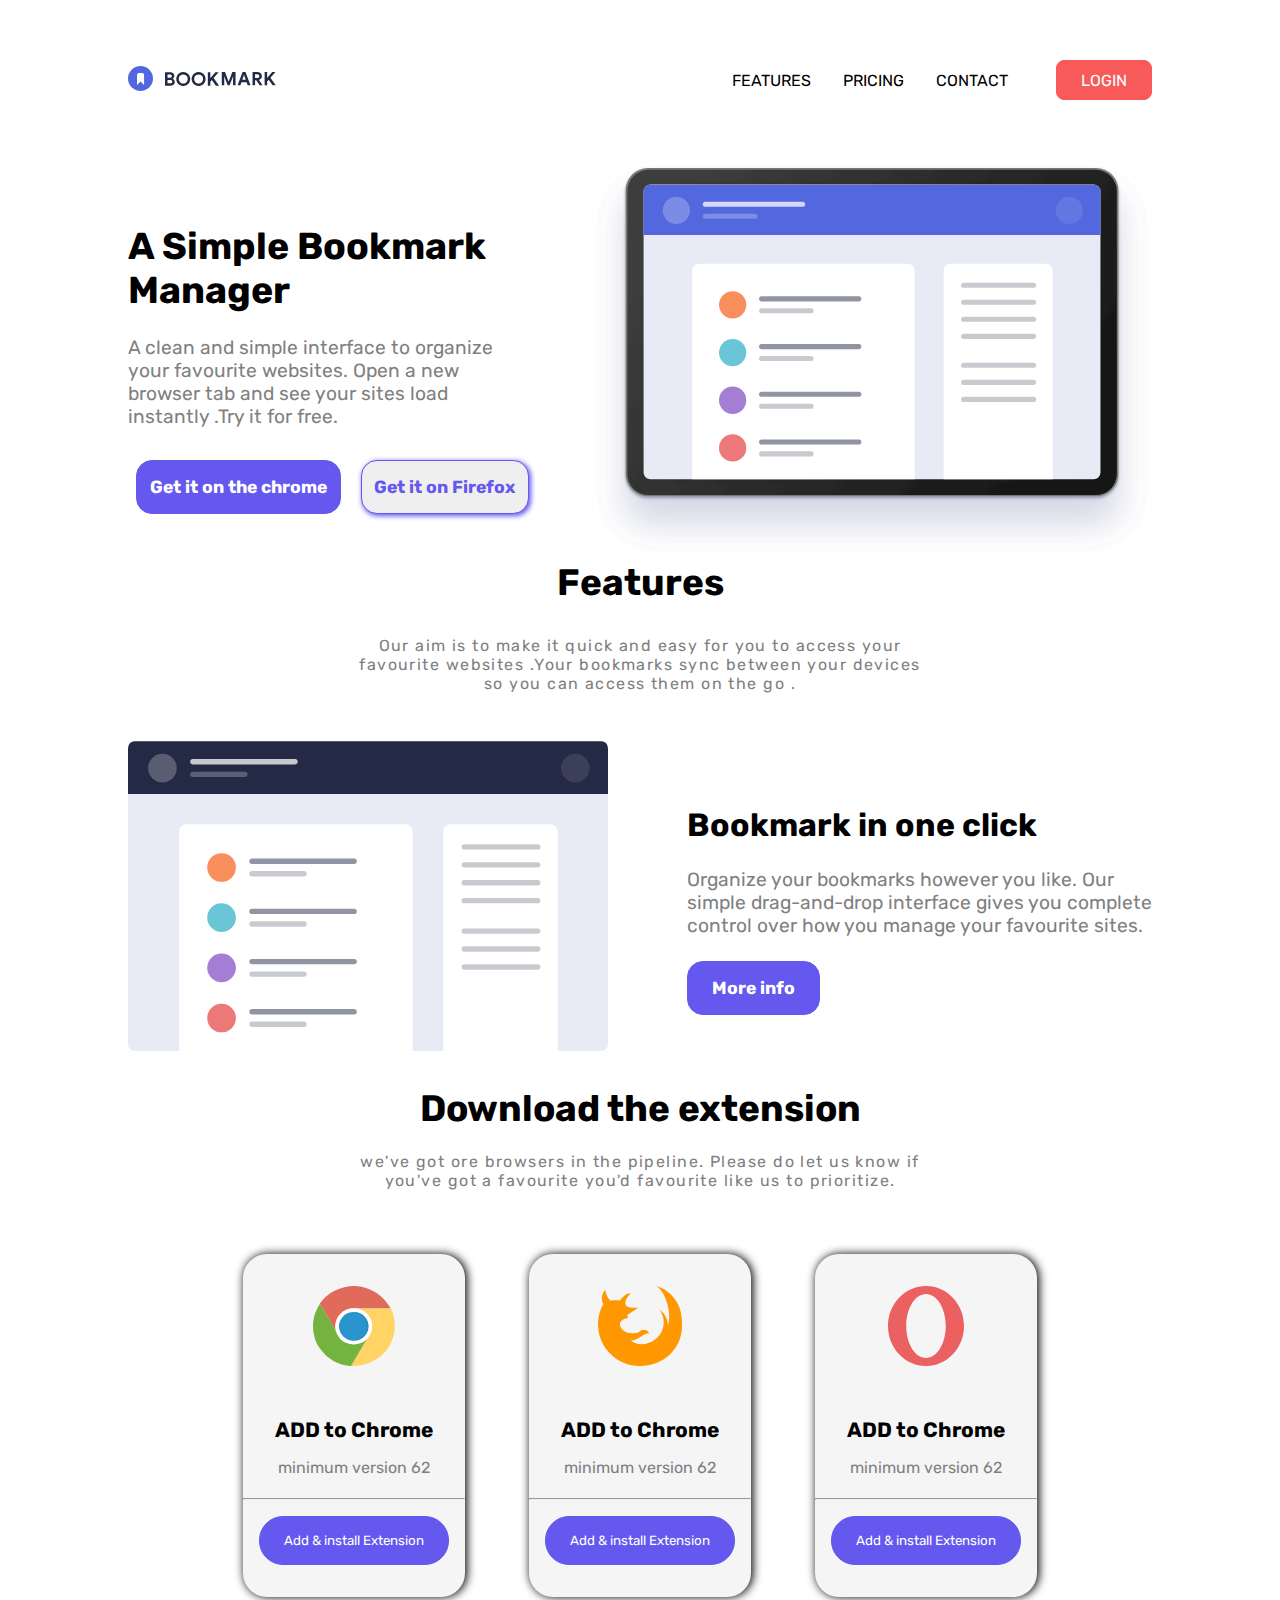
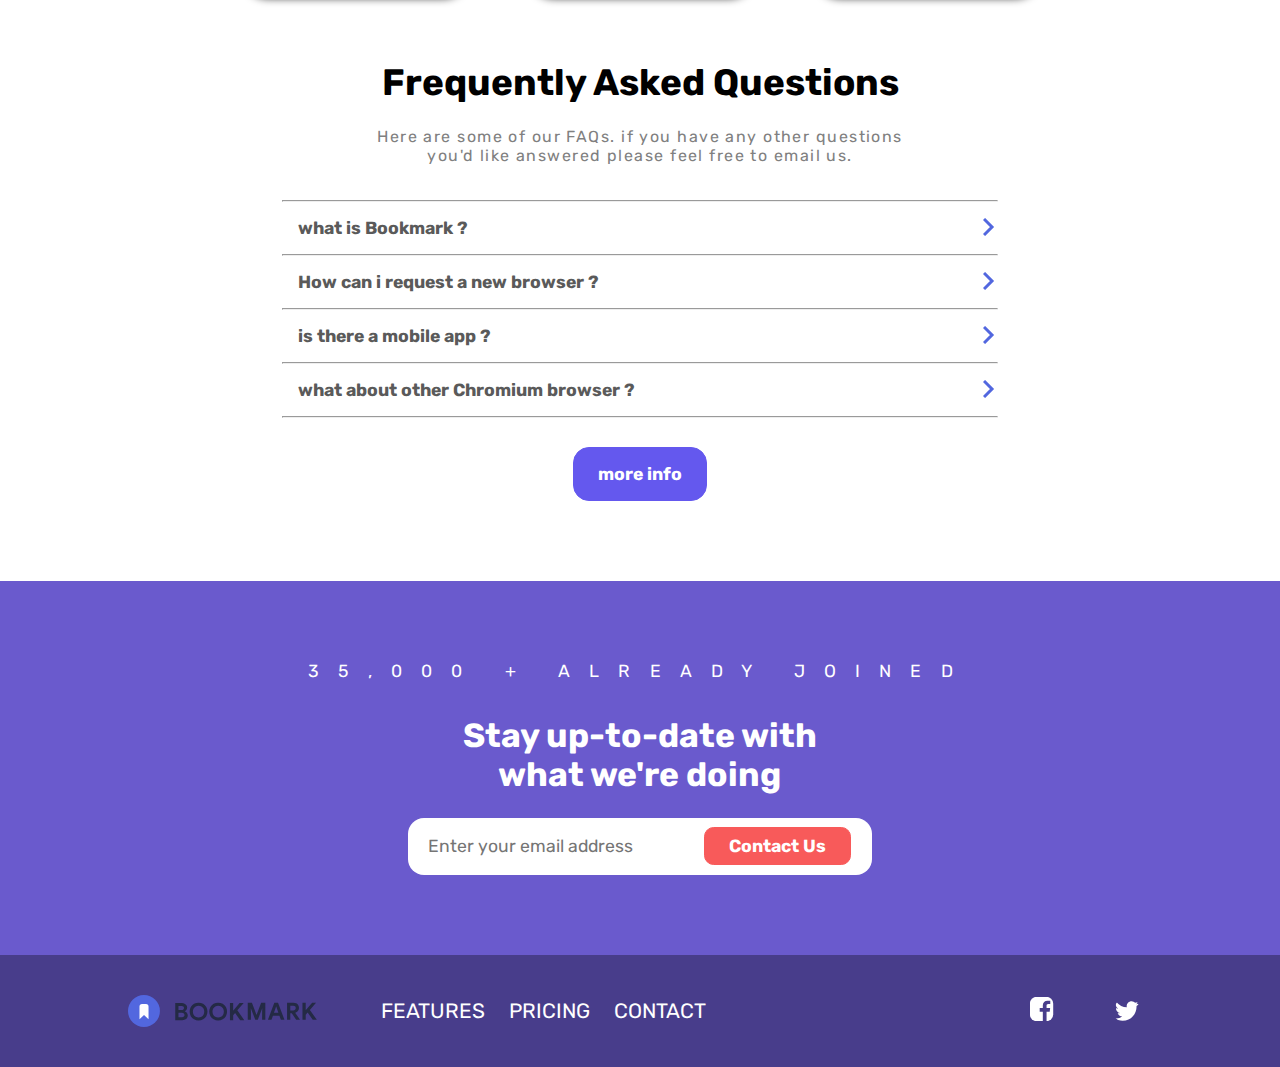
==== home.html @ b1179199 "first commit" ====
<!DOCTYPE html>
<html lang="en">

<head>
    <meta charset="UTF-8">
    <meta http-equiv="X-UA-Compatible" content="IE=edge">
    <meta name="viewport" content="width=device-width, initial-scale=1.0">
    <link rel="stylesheet" href="style.css">
    <link rel="stylesheet" href="https://cdnjs.cloudflare.com/ajax/libs/font-awesome/6.0.0-beta3/css/all.min.css" integrity="sha512-Fo3rlrZj/k7ujTnHg4CGR2D7kSs0v4LLanw2qksYuRlEzO+tcaEPQogQ0KaoGN26/zrn20ImR1DfuLWnOo7aBA==" crossorigin="anonymous" referrerpolicy="no-referrer" />
    <link rel="shortcut icon" href="./images/favicon-32x32.png" type="image/x-icon">
    <title>BOOKMARK</title>
</head>

<body>
    <!-- header content  -->
<div class="for_width">

    <header>
        <div class="header_logo">
            <img src="./images/logo-bookmark.svg" alt="">
        </div>
        <button class="hamburger" id="hamburger">
            <!-- <img src="./images/icon-hamburger.svg" alt=""> -->
            <i class="fas fa-bars"></i>
        </button>
        <div class="header_right">
            <li><a href="#">FEATURES</a></li>
            <li><a href="#">PRICING</a></li>
            <li><a href="#">CONTACT</a></li>
            <li><button class="header_right_btn">LOGIN</button></li>
        </div>
    </header>
    
    <!-- Main content  -->
    
    <Main class="main">
        <div class="main_left">
            <div class="main_left_heading">
                <h3>A Simple Bookmark Manager</h3>
            </div>
            <div class="main_left_content">
                <p>A clean and simple interface to organize <br> your favourite websites. Open a new <br> browser tab and see your
                    sites load <br> instantly .Try it for free.</p>
                </div>
                <div class="main_left_buttons">
                    <button class="main_left_btn btn-1">Get it on the chrome</button>
                    <button class="main_left_btn btn-2">Get it on Firefox</button>
                </div>
            </div>
            <div class="main_right">
                <div class="main_right_image">
                <img src="./images/illustration-hero.svg" alt="">
            </div>
        </div>
    </Main>
    <!-- Features -->
    <div class="features">
        <div class="feature_header">
            <h3>Features</h3>
            <p>Our aim is to make it quick and easy for you to access your <br> favourite websites .Your bookmarks sync
                between your devices <br> so you can access them on the go .</p>
        </div>
        <div class="feature_container">
            <div class="feature_left_image">
                <img src="./images/feature_left_img.svg" alt="">
            </div>
            <div class="feature_right">
                <div class="feature_right_header">
                    <h4>Bookmark in one click</h4>
                </div>
                <div class="feature_right_content">
                    <p>Organize your bookmarks however you like. Our <br> simple drag-and-drop interface gives you
                        complete <br> control over how you manage your favourite sites.</p>
                </div>
                <div class="feature_right_button">
                    <button class="feature_btn btn-1"> More info</button>
                </div>
            </div>
        </div>
    </div>
    
    <!-- Download extention     -->
    
    <div class="extensions">
        <div class="extension_heading">
            <h3>Download the extension</h3>
            <p>we've got ore browsers in the pipeline. Please do let us know if <br> you've got a favourite you'd
                favourite like us to prioritize. </p>
            </div>
            <div class="extension_container">
                <div class="extension_cards">
                    <img class="extension_cards_logo" src="./images/logo-chrome.svg" alt="">
                    <h5>ADD to Chrome</h5>
                    <p>minimum version 62</p>
                    <hr>
                    <button class="extension_btn btn-1">Add & install Extension</button>
            </div>
            <div class="extension_cards">
                <img class="extension_cards_logo" src="./images/logo-firefox.svg" alt="">
                <h5>ADD to Chrome</h5>
                <p>minimum version 62</p>
                <hr>
                <button class="extension_btn btn-1">Add & install Extension</button>
            </div>
            <div class="extension_cards">
                <img class="extension_cards_logo" src="./images/logo-opera.svg" alt="">
                <h5>ADD to Chrome</h5>
                <p>minimum version 62</p>
                <hr>
                <button class=" extension_btn btn-1">Add & install Extension</button>
            </div>
        </div>
    </div>
    
    <!-- frequently Asked Question -->
    
    <div class="questions">
        <div class="question_heading">
            <h3>Frequently Asked Questions</h3>
            <p>Here are some of our FAQs. if you have any other questions <br> you'd like answered please feel free to
                email us.</p>
            </div>
        <div class="questions_content">
            <hr>
            <div class="question_line">
                <div>
                    <h4>what is Bookmark ?</h4>
                </div>
                <div>
                    <img class="question_arrow" src="./images/icon-arrow.svg" alt="">
                </div>
            </div>
            <hr>
            <div class="question_line">
                <div>
                    <h4>How can i request a new browser ?</h4>
                </div>
                <div>
                    <img class="question_arrow" src="./images/icon-arrow.svg" alt="">
                </div>
            </div>
            <hr>
            <div class="question_line">
                <div>
                    <h4>is there a mobile app ?</h4>
                </div>
                <div>
                    <img class="question_arrow" src="./images/icon-arrow.svg" alt="">
                </div>
            </div>
            <hr>
            <div class="question_line">
                <div>
                    <h4>what about other Chromium browser ?</h4>
                </div>
                <div>
                    <img class="question_arrow" src="./images/icon-arrow.svg" alt="">
                </div>
            </div>
            <hr>
            
        </div>
        <div class="question_button">
            
            <button class="question_btn btn-1"> more info</button>
        </div>
    </div>
</div>

    <!-- Footer  -->

    <footer>
        <div class="footer">
            <div class="fotter_content">
                <div>
                    <p>35,000 + ALREADY JOINED</p>
                </div>
                <div>
                    <h3>Stay up-to-date with <br> what we're doing</h3>
                </div>
                <div class="footer_input">
                    <input type="text" placeholder="Enter your email address">
                    <button> Contact Us</button>
                </div>
            </div>
        </div>
    </footer>
    <main class="footer_bottom_header">
        <div class="footer_bottom_header_left">
            <img src="./images/logo-bookmark.svg" alt="">
            <li><a href="#">FEATURES</a></li>
            <li><a href="#">PRICING</a></li>
            <li><a href="#">CONTACT</a></li>
        </div>
        <div class="footer_bottom_header_icon">
            <img src="./images/icon-facebook.svg" alt="">
            <img src="./images/icon-twitter.svg" alt="">
        </div>
    </main>

    <script src="./script.js"></script>
</body>

</html>
---- style.css ----
@import url("https://fonts.googleapis.com/css2?family=Rubik:wght@400;500&display=swap");

* {
  margin: 0;
  padding: 0;
  box-sizing: border-box;
  font-family: "Rubik", sans-serif;
}
html {
  font-size: 100%;
}
.for_width {
  width: 80%;
  margin: auto;
}
header {
  height: 10rem;
  /* border: 1rem solid red; */
  display: flex;
  justify-content: space-between;
  align-items: center;
}
.header_right {
  display: flex;
  flex-wrap: wrap;
  align-items: center;
}
.hamburger {
  background-color: transparent;
  border: none;
  display: none;
  columns: black;
  cursor: pointer;
  font-size: 20px;
  outline: none;
}
.header_right li {
  list-style: none;
}
.header_right li a {
  text-decoration: none;
  color: black;
  margin: 0 1rem;
  font-size: 1rem;
  transition: all 0.3s ease;
}
.header_right li a:hover {
  color: #f85a5a;
}
.header_right_btn {
  padding: 0.6rem 1.5rem;
  border-radius: 0.5rem;
  outline: none;
  border: 1px solid #f85a5a;
  background-color: #f85a5a;
  font-size: 1rem;
  color: white;
  cursor: pointer;
  font-size: 1rem;
  margin-left: 2rem;
  transition: all 0.3s ease-in-out;
}
.header_right_btn:hover {
  border: 1px solid #f85a5a;
  color: #f85a5a;
  background-color: transparent;
}

/* main styling  */

.main {
  display: flex;
  align-items: center;
  justify-content: space-between;
}
.main_left_heading {
  font-size: 2rem;
  margin: 1.5rem 0;
}
.main_left_content {
  color: gray;
  font-size: 1.2rem;
  margin-bottom: 1.5rem;
}
.main_left_btn {
  padding: 1rem 0.8rem;
  border-radius: 1rem;
  font-weight: 700;
  font-size: 1.1rem;
  margin: 0.5rem;
}
.btn-1 {
  border: 0.1rem solid #6458ee;
  background-color: #6458ee;
  color: white;
  cursor: pointer;
  transition: all ease 0.3s;
}
.btn-1:hover {
  background-color: transparent;
  border: 0.1rem solid #6458ee;
  color: #6458ee;
}
.btn-2 {
  border: 0.1rem solid #6458ee;
  cursor: pointer;
  transition: all ease 0.3s;
  box-shadow: 0.1rem 0.1rem 0.3rem;
  color: #6458ee;
}
.btn-2:hover {
  background-color: #6458ee;
  color: white;
}
.main_right_image img {
  max-width: 35rem;
}

/* features */

.feature_header {
  text-align: center;
}
.feature_header h3 {
  font-size: 2.3rem;
  margin-bottom: 2rem;
}
.feature_header p {
  color: gray;
  letter-spacing: 0.09rem;
}
.feature_container {
  margin-top: 3rem;
  display: flex;
  align-items: center;
  justify-content: space-between;
}
.feature_right_header h4 {
  font-size: 2rem;
  margin: 1.5rem 0;
}
.feature_right_content {
  margin-bottom: 1.5rem;
  color: gray;
  font-size: 1.2rem;
}
.feature_btn {
  padding: 1rem 1.5rem;
  border-radius: 1rem;
  font-weight: 700;
  font-size: 1.1rem;
}
.feature_left_image img {
  max-width: 30rem;
}

/* download extension  */
.extension_heading {
  text-align: center;
}
.extension_heading h3 {
  font-size: 2.3rem;
  margin-top: 2rem;
  margin-bottom: 1.4rem;
}
.extension_heading p {
  color: gray;
  letter-spacing: 0.09rem;
}
.extension_container {
  display: flex;
  margin-top: 2rem;
  flex-wrap: wrap;
  justify-content: center;
}
.extension_cards {
  background-color: whitesmoke;
  box-shadow: 0.1rem 0 0.6rem black;
  text-align: center;
  border-radius: 1.5rem;
  margin: 2rem;
  transition: all ease 0.3s;
  cursor: pointer;
  max-width: 35rem;
}
.extension_cards:hover {
  border: 0.1rem solid #6458ee;
  box-shadow: none;
}
.extension_cards img {
  margin: 2rem;
}
.extension_cards img {
  height: 5rem;
}
.extension_cards h5 {
  font-size: 1.3rem;
  margin: 1rem;
  font-weight: 700;
}
.extension_cards p {
  margin-bottom: 1.3rem;
  color: gray;
}
.extension_btn {
  padding: 1rem 1.5rem;
  margin: 1rem;
  margin-bottom: 2rem;
  border-radius: 1.5rem;
}

/* Frequently Asked Questions  */
.question_heading {
  text-align: center;
}
.question_heading h3 {
  font-size: 2.3rem;
  margin-top: 2rem;
  margin-bottom: 1.4rem;
}
.question_heading p {
  color: gray;
  letter-spacing: 0.09rem;
  margin-bottom: 2.2rem;
}
.questions_content {
  width: 70%;
  margin: auto;
}
.question_line {
  display: flex;
  align-items: center;
  justify-content: space-between;
}
.question_arrow {
  cursor: pointer;
  transform: rotate(270deg);
}
.questions_content h4 {
  padding: 1rem;
  font-size: 1.1rem;
  cursor: pointer;
  transition: all 0.3s ease;
  color: rgb(90, 90, 90);
}
.questions_content h4:hover {
  color: #6458ee;
}
.question_btn {
  padding: 1rem 1.5rem;
  border-radius: 1rem;
  font-weight: 700;
  font-size: 1.1rem;
}
.question_button {
  display: flex;
  justify-content: center;
  margin: 1.8rem;
}

/* footer  */

footer {
  background-color: #6a5acd;
  color: white;
  display: flex;
  justify-content: center;
  text-align: center;
  padding: 5rem 2rem;
  margin-top: 5rem;
}
.fotter_content p {
  letter-spacing: 1.2rem;
  margin-bottom: 2.2rem;
  font-size: 1.1rem;
}
.fotter_content h3 {
  font-size: 2.1rem;
  margin-bottom: 1.5rem;
}
.footer_input {
  background-color: white;
  padding: 0.6rem 0.5rem;
  border-radius: 1rem;
  width: 70%;
  margin: auto;
}
.footer_input input {
  border: none;
  outline: none;
  font-size: 1.1rem;
}
.footer_input button {
  padding: 0.5rem 1.5rem;
  border-radius: 0.6rem;
  border: 0.1rem solid #f85a5a;
  background-color: #f85a5a;
  color: white;
  font-weight: 700;
  font-size: 1.1rem;
  cursor: pointer;
  transition: all 0.3s ease;
  margin-left: 2rem;
}
.footer_input button:hover {
  background-color: transparent;
  border: 0.1rem solid #6458ee;
  color: #6458ee;
}

/* footer header  */
.footer_bottom_header {
  display: flex;
  justify-content: space-between;
  align-items: center;
  background-color: #483d8b;
  height: 7rem;
}

.footer_bottom_header_left img {
  margin-right: 2.5rem;
  height: 2rem;
}
.footer_bottom_header_left {
  display: flex;
  align-items: center;
  margin-left: 10%;
}
.footer_bottom_header_left li {
  list-style: none;
}
.footer_bottom_header_left li a {
  text-decoration: none;
  color: white;
  margin-left: 1.5rem;
  font-size: 1.3rem;
  transition: all 0.3s ease-in-out;
}
.footer_bottom_header_left li a:hover {
  color: #f85a5a;
}
.footer_bottom_header_icon {
  margin-right: 10%;
  cursor: pointer;
  transition: all 0.3s ease-in-out;
}
.footer_bottom_header_icon img:hover {
  background-color: #f85a5a;
}
.footer_bottom_header_icon img {
  margin-left: 2rem;
  padding: 0.8rem;
  border-radius: 40%;
  transition: all 0.3s ease-in-out;
}

/* @media queries content  */

@media (max-width: 1024px) {
  html {
    font-size: 62.5%;
  }
}
@media (max-width: 750px) {
  html {
    font-size: 62.5%;
  }
  .hamburger {
    display: block;
    position: absolute;
    right: 0;
    margin-right: 3rem;
  }

  .header_right li.show {
    display: flex;
  }
  .main {
    flex-wrap: wrap-reverse;
    justify-content: center;
  }
  .features {
    margin-top: 2rem;
  }
  .feature_container {
    flex-wrap: wrap;
    justify-content: center;
  }
  .feature_left_image img {
    margin-bottom: 2rem;
  }
  .header_right {
    display: none;
    flex-direction: column;
    width: 100%;
  }
  .footer_bottom_header_left li {
    margin: 5px;
  }
  .footer_bottom_header_left {
    flex-direction: column;
  }
  .footer_bottom_header {
    height: 120px;
  }
}
@media (max-width: 415px) {
  .footer_bottom_header {
    flex-direction: column;
    height: 150px;
  }
  .footer_bottom_header_icon {
    width: 40%;
    margin: auto;
  }
  .footer_bottom_header_left img {
    margin-top: 1rem;
  }
  .footer_input {
    background-color: transparent;
  }
  .footer_input input {
    padding: 7px;
    border-radius: 5px;
    margin-bottom: 8px;
  }
}
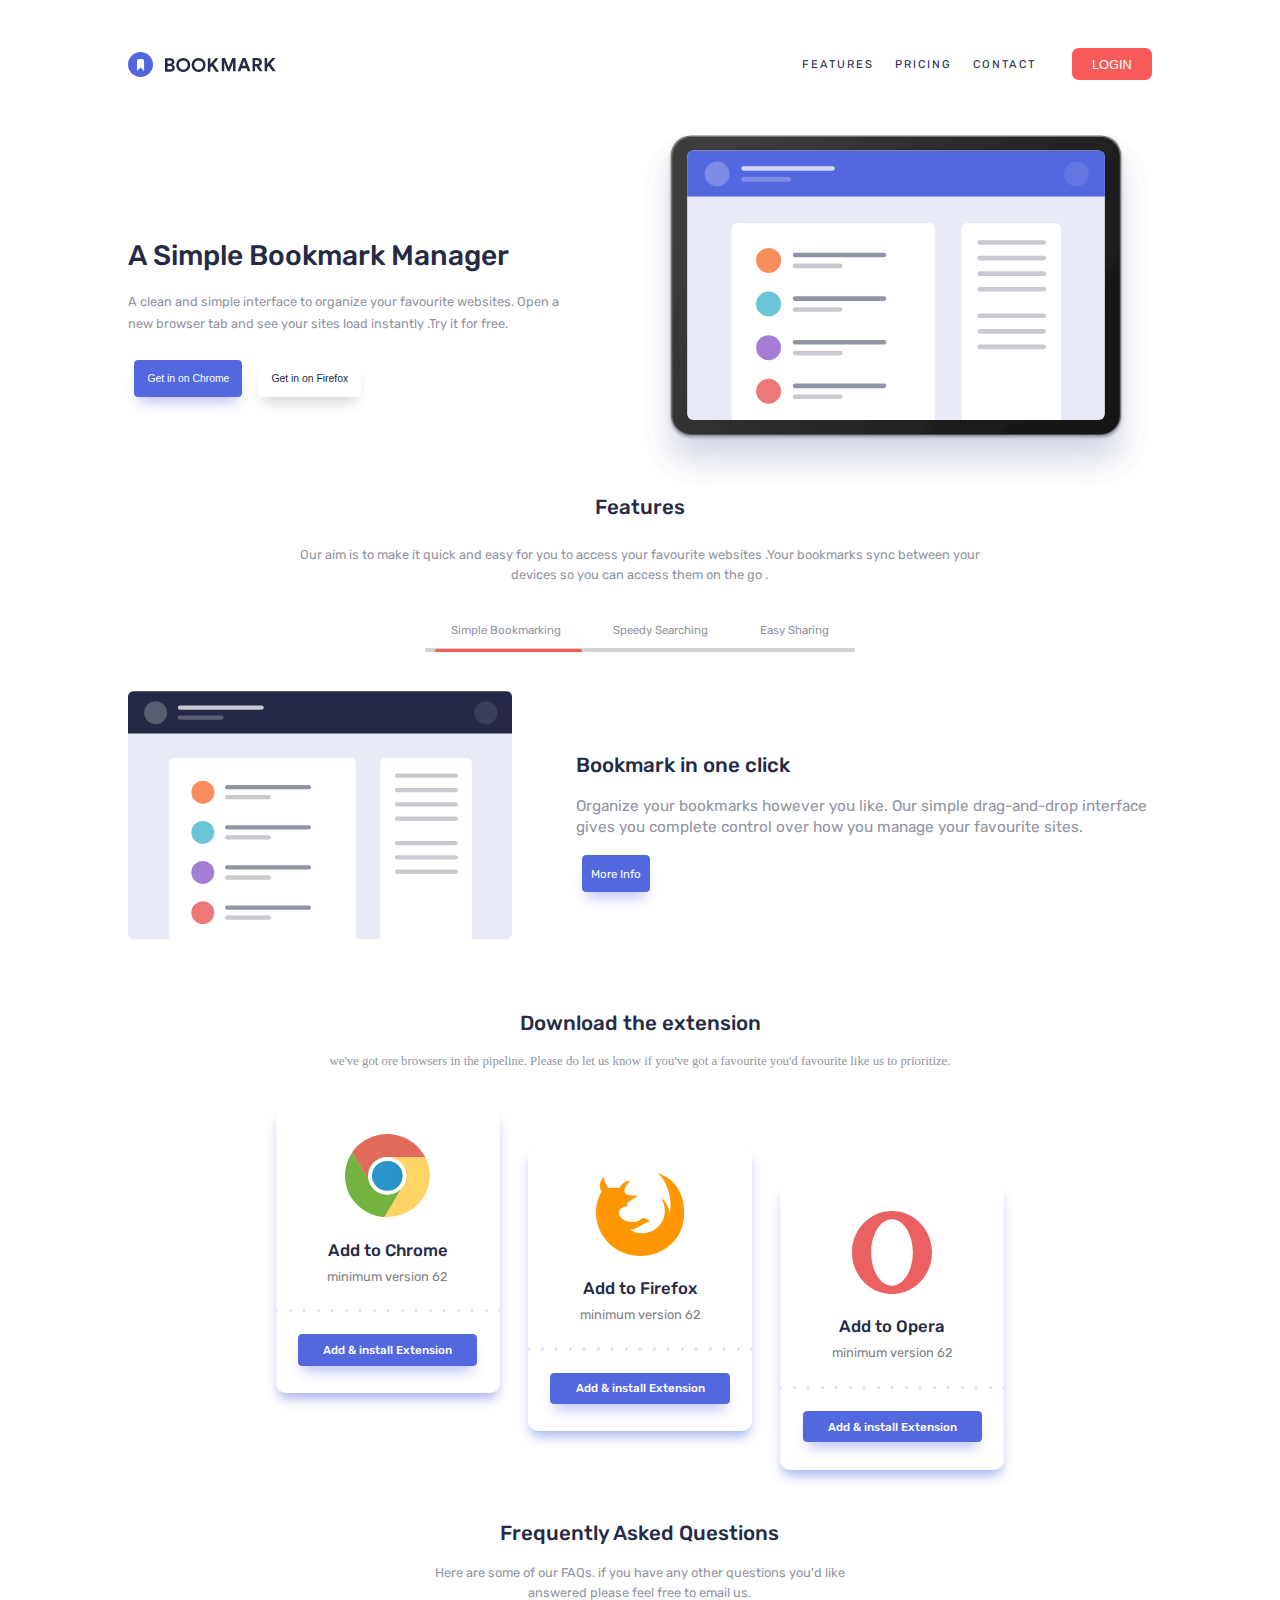
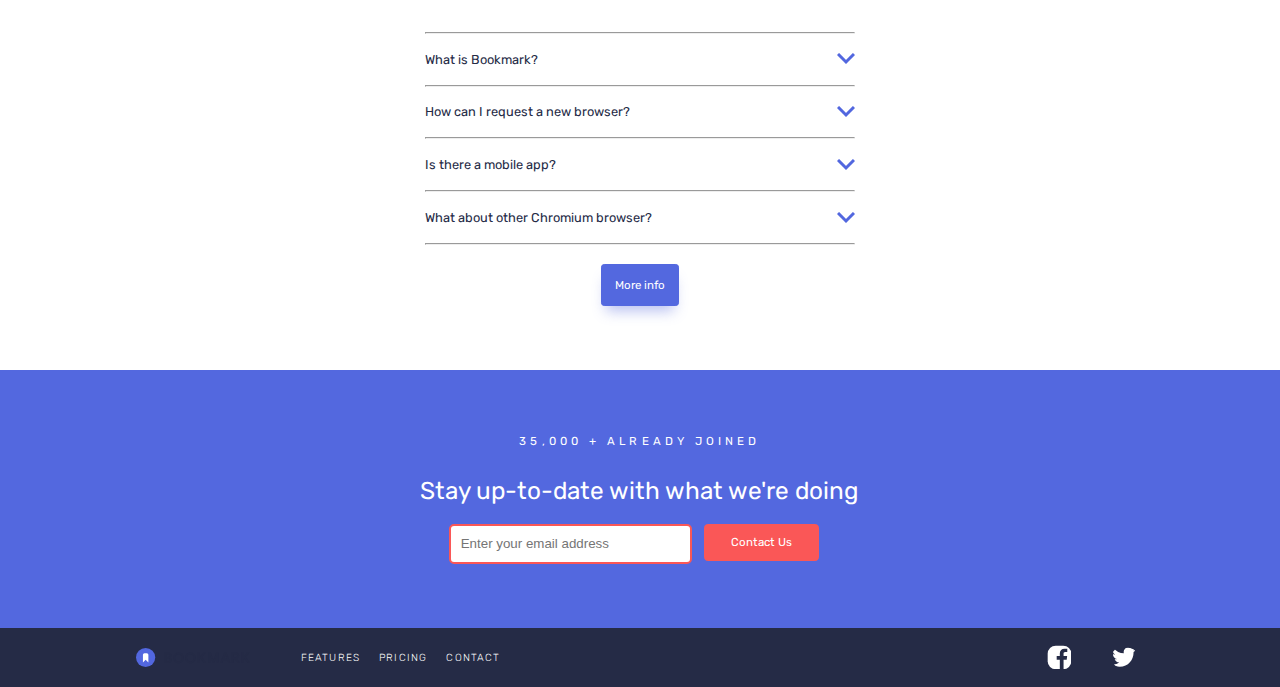
==== commit b5c6a1bc: "updated changes" ====
--- a/home.html
+++ b/home.html
@@ -6,166 +6,239 @@
     <meta http-equiv="X-UA-Compatible" content="IE=edge">
     <meta name="viewport" content="width=device-width, initial-scale=1.0">
     <link rel="stylesheet" href="style.css">
-    <link rel="stylesheet" href="https://cdnjs.cloudflare.com/ajax/libs/font-awesome/6.0.0-beta3/css/all.min.css" integrity="sha512-Fo3rlrZj/k7ujTnHg4CGR2D7kSs0v4LLanw2qksYuRlEzO+tcaEPQogQ0KaoGN26/zrn20ImR1DfuLWnOo7aBA==" crossorigin="anonymous" referrerpolicy="no-referrer" />
+    <link rel="stylesheet" href="https://cdnjs.cloudflare.com/ajax/libs/font-awesome/6.0.0-beta3/css/all.min.css"
+        integrity="sha512-Fo3rlrZj/k7ujTnHg4CGR2D7kSs0v4LLanw2qksYuRlEzO+tcaEPQogQ0KaoGN26/zrn20ImR1DfuLWnOo7aBA=="
+        crossorigin="anonymous" referrerpolicy="no-referrer" />
     <link rel="shortcut icon" href="./images/favicon-32x32.png" type="image/x-icon">
     <title>BOOKMARK</title>
 </head>
 
 <body>
     <!-- header content  -->
-<div class="for_width">
-
-    <header>
-        <div class="header_logo">
+    <div class="for_width">
+
+        <header class="nav">
             <img src="./images/logo-bookmark.svg" alt="">
-        </div>
-        <button class="hamburger" id="hamburger">
-            <!-- <img src="./images/icon-hamburger.svg" alt=""> -->
-            <i class="fas fa-bars"></i>
-        </button>
-        <div class="header_right">
-            <li><a href="#">FEATURES</a></li>
-            <li><a href="#">PRICING</a></li>
-            <li><a href="#">CONTACT</a></li>
-            <li><button class="header_right_btn">LOGIN</button></li>
-        </div>
-    </header>
-    
-    <!-- Main content  -->
-    
-    <Main class="main">
-        <div class="main_left">
-            <div class="main_left_heading">
-                <h3>A Simple Bookmark Manager</h3>
-            </div>
-            <div class="main_left_content">
-                <p>A clean and simple interface to organize <br> your favourite websites. Open a new <br> browser tab and see your
-                    sites load <br> instantly .Try it for free.</p>
+            <button class="hamburger" id="hamburger">
+                <img src="./images/icon-hamburger.svg" alt="">
+            </button>
+            <ul class="header_right" id="header_right">
+                <li><a href="#">FEATURES</a></li>
+                <li><a href="#">PRICING</a></li>
+                <li><a href="#">CONTACT</a></li>
+                <li><button class="header_right_btn">LOGIN</button></li>
+            </ul>
+        </header>
+
+        <!-- Main content  -->
+
+        <Main class="main">
+            <div class="main_left">
+                <div class="main_left_heading">
+                    <h1>A Simple Bookmark Manager</h1>
+                </div>
+                <div class="main_left_content">
+                    <p>A clean and simple interface to organize your favourite websites. Open a new browser tab and see
+                        your
+                        sites load instantly .Try it for free.</p>
                 </div>
                 <div class="main_left_buttons">
-                    <button class="main_left_btn btn-1">Get it on the chrome</button>
-                    <button class="main_left_btn btn-2">Get it on Firefox</button>
+                    <button class="main_left_btn btn-1">Get in on Chrome</button>
+                    <button class="main_left_btn btn-2">Get in on Firefox</button>
                 </div>
             </div>
             <div class="main_right">
                 <div class="main_right_image">
-                <img src="./images/illustration-hero.svg" alt="">
-            </div>
-        </div>
-    </Main>
-    <!-- Features -->
-    <div class="features">
-        <div class="feature_header">
-            <h3>Features</h3>
-            <p>Our aim is to make it quick and easy for you to access your <br> favourite websites .Your bookmarks sync
-                between your devices <br> so you can access them on the go .</p>
-        </div>
-        <div class="feature_container">
-            <div class="feature_left_image">
-                <img src="./images/feature_left_img.svg" alt="">
-            </div>
-            <div class="feature_right">
-                <div class="feature_right_header">
-                    <h4>Bookmark in one click</h4>
-                </div>
-                <div class="feature_right_content">
-                    <p>Organize your bookmarks however you like. Our <br> simple drag-and-drop interface gives you
-                        complete <br> control over how you manage your favourite sites.</p>
-                </div>
-                <div class="feature_right_button">
-                    <button class="feature_btn btn-1"> More info</button>
-                </div>
-            </div>
-        </div>
-    </div>
-    
-    <!-- Download extention     -->
-    
-    <div class="extensions">
-        <div class="extension_heading">
-            <h3>Download the extension</h3>
-            <p>we've got ore browsers in the pipeline. Please do let us know if <br> you've got a favourite you'd
-                favourite like us to prioritize. </p>
+                    <img src="./images/illustration-hero.svg" alt="">
+                </div>
+            </div>
+        </Main>
+        <!-- Features -->
+        <div class="features">
+            <div class="feature_header">
+                <h1>Features</h1>
+                <p>Our aim is to make it quick and easy for you to access your favourite websites .Your bookmarks sync
+                    between your devices so you can access them on the go .</p>
+            </div>
+            <ul class="tabs">
+                <hr>
+                <li>Simple Bookmarking</li>
+                <hr>
+                <li>Speedy Searching</li>
+                <hr>
+
+                <li>Easy Sharing</li>
+                <hr>
+            </ul>
+            <div class="container">
+                <div class=" content ">
+                    <div class="feature_container">
+                        <div class="feature_left_image">
+                            <img src="./images/feature_left_img.svg" alt="">
+                        </div>
+                        <div class="feature_right">
+                            <div class="feature_right_header">
+                                <h4>Bookmark in one click</h4>
+                            </div>
+                            <div class="feature_right_content">
+
+                                <p>Organize your bookmarks however you like. Our simple drag-and-drop interface
+                                    gives you complete control over how you manage your favourite sites.</p>
+                            </div>
+                            <div class="feature_right_button">
+
+                                <button class="feature_btn btn-1">
+                                    More Info
+                                </button>
+                            </div>
+                        </div>
+                    </div>
+                </div>
+            </div>
+            <div class="container">
+                <div class=" content ">
+                    <div class="feature_container">
+                        <div class="feature_left_image">
+                            <img src="./images/illustration-features-tab-2.svg" alt="">
+                        </div>
+                        <div class="feature_right">
+                            <div class="feature_right_header">
+                                <h4>Intelligent search</h4>
+                            </div>
+                            <div class="feature_right_content">
+
+                                <p>Our powerful search feature will help you find saved sites in no time at all. No need to trawl through all of your bookmarks.</p>
+                            </div>
+                            <div class="feature_right_button">
+
+                                <button class="feature_btn btn-1">
+                                    More Info
+                                </button>
+                            </div>
+                        </div>
+                    </div>
+                </div>
+            </div>
+            <div class="container">
+                <div class=" content ">
+                    <div class="feature_container">
+                        <div class="feature_left_image">
+                            <img src="./images/illustration-features-tab-3.svg" alt="">
+                        </div>
+                        <div class="feature_right">
+                            <div class="feature_right_header">
+                                <h4>Share your bookmarks</h4>
+                            </div>
+                            <div class="feature_right_content">
+
+                                <p>Easily share your bookmarks and collections with others. Create a shareable link that you can send at the click of a button.</p>
+                            </div>
+                            <div class="feature_right_button">
+
+                                <button class="feature_btn btn-1">
+                                    More Info
+                                </button>
+                            </div>
+                        </div>
+                    </div>
+                </div>
+            </div>
+        </div>
+
+        <!-- Download extention     -->
+
+        <div class="extensions">
+            <div class="extension_heading">
+                <h3>Download the extension</h3>
+                <p>we've got ore browsers in the pipeline. Please do let us know if you've got a favourite you'd
+                    favourite like us to prioritize. </p>
             </div>
             <div class="extension_container">
                 <div class="extension_cards">
                     <img class="extension_cards_logo" src="./images/logo-chrome.svg" alt="">
-                    <h5>ADD to Chrome</h5>
+                    <h5>Add to Chrome</h5>
                     <p>minimum version 62</p>
+                    <img src="./images//bg-dots.svg" alt="" class="card_line">
+                    <button class="extension_btn btn-1">Add & install Extension</button>
+                </div>
+                <div class="extension_cards card_2">
+                    <img class="extension_cards_logo" src="./images/logo-firefox.svg" alt="">
+                    <h5>Add to Firefox</h5>
+                    <p>minimum version 62</p>
+                    <img src="./images//bg-dots.svg" alt="" class="card_line">
+                    <button class="extension_btn btn-1">Add & install Extension</button>
+                </div>
+                <div class="extension_cards card_3">
+                    <img class="extension_cards_logo" src="./images/logo-opera.svg" alt="">
+                    <h5>Add to Opera</h5>
+                    <p>minimum version 62</p>
+                    <img src="./images//bg-dots.svg" alt="" class="card_line">
+                    <button class=" extension_btn btn-1">Add & install Extension</button>
+                </div>
+            </div>
+        </div>
+
+        <!-- frequently Asked Question -->
+
+        <div class="questions">
+            <div class="question_heading">
+                <h3>Frequently Asked Questions</h3>
+                <p>Here are some of our FAQs. if you have any other questions you'd like answered please feel free
+                    to
+                    email us.</p>
+            </div>
+            <div class="questions_container">
+                <div class="question_box">
                     <hr>
-                    <button class="extension_btn btn-1">Add & install Extension</button>
-            </div>
-            <div class="extension_cards">
-                <img class="extension_cards_logo" src="./images/logo-firefox.svg" alt="">
-                <h5>ADD to Chrome</h5>
-                <p>minimum version 62</p>
-                <hr>
-                <button class="extension_btn btn-1">Add & install Extension</button>
-            </div>
-            <div class="extension_cards">
-                <img class="extension_cards_logo" src="./images/logo-opera.svg" alt="">
-                <h5>ADD to Chrome</h5>
-                <p>minimum version 62</p>
-                <hr>
-                <button class=" extension_btn btn-1">Add & install Extension</button>
+                    <div class="question_line">
+                        <h4>What is Bookmark?</h4>
+                        <img class="question_arrow" id="question_arrow" src="./images/icon-arrow.svg"
+                            alt="">
+                    </div>
+                    <p class="hide">Lorem ipsum dolor sit amet, consectetur adipiscing elit. Fusce tincidunt
+                        justo eget ultricies fringilla. Phasellus blandit ipsum quis quam ornare mattis.</p>
+                </div>
+                <hr>
+                <div class="question_box">
+                    <div class="question_line">
+                        <h4>How can I request a new browser?</h4>
+                        <img class="question_arrow" src="./images/icon-arrow.svg" alt="">
+
+                    </div>
+                    <p class="hide">Vivamus luctus eros aliquet convallis ultricies. Mauris augue massa, ultricies
+                        non ligula.
+                        Suspendisse imperdiet. Vivamus luctus eros aliquet convallis ultricies. Mauris augue massa,
+                        ultricies non ligula. Suspendisse imperdie tVivamus luctus eros aliquet convallis ultricies.
+                        Mauris augue massa, ultricies non ligula. Suspendisse imperdiet.</p>
+                </div>
+                <hr>
+                <div class="question_box">
+                    <div class="question_line">
+                        <h4>Is there a mobile app?</h4>
+                        <img class="question_arrow" src="./images/icon-arrow.svg" alt="">
+                    </div>
+                    <p class="hide">Sed consectetur quam id neque fermentum accumsan. Praesent luctus vestibulum
+                        dolor, ut condimentum
+                        urna vulputate eget. Cras in ligula quis est pharetra mattis sit amet pharetra purus. Sed
+                        sollicitudin ex et ultricies bibendum.</p>
+                </div>
+                <hr>
+                <div class="question_box">
+                    <div class="question_line">
+                        <h4>What about other Chromium browser?</h4>
+                        <img class="question_arrow" src="./images/icon-arrow.svg" alt="">
+                    </div>
+                    <p class="hide">Integer condimentum ipsum id imperdiet finibus. Vivamus in placerat mi, at
+                        euismod dui. Aliquam
+                        vitae neque eget nisl gravida pellentesque non ut velit.</p>
+                </div>
+                <hr>
+                <div class="question_button">
+                    <button class="question_btn btn-1">More info</button>
+                </div>
             </div>
         </div>
     </div>
-    
-    <!-- frequently Asked Question -->
-    
-    <div class="questions">
-        <div class="question_heading">
-            <h3>Frequently Asked Questions</h3>
-            <p>Here are some of our FAQs. if you have any other questions <br> you'd like answered please feel free to
-                email us.</p>
-            </div>
-        <div class="questions_content">
-            <hr>
-            <div class="question_line">
-                <div>
-                    <h4>what is Bookmark ?</h4>
-                </div>
-                <div>
-                    <img class="question_arrow" src="./images/icon-arrow.svg" alt="">
-                </div>
-            </div>
-            <hr>
-            <div class="question_line">
-                <div>
-                    <h4>How can i request a new browser ?</h4>
-                </div>
-                <div>
-                    <img class="question_arrow" src="./images/icon-arrow.svg" alt="">
-                </div>
-            </div>
-            <hr>
-            <div class="question_line">
-                <div>
-                    <h4>is there a mobile app ?</h4>
-                </div>
-                <div>
-                    <img class="question_arrow" src="./images/icon-arrow.svg" alt="">
-                </div>
-            </div>
-            <hr>
-            <div class="question_line">
-                <div>
-                    <h4>what about other Chromium browser ?</h4>
-                </div>
-                <div>
-                    <img class="question_arrow" src="./images/icon-arrow.svg" alt="">
-                </div>
-            </div>
-            <hr>
-            
-        </div>
-        <div class="question_button">
-            
-            <button class="question_btn btn-1"> more info</button>
-        </div>
-    </div>
-</div>
 
     <!-- Footer  -->
 
@@ -176,11 +249,20 @@
                     <p>35,000 + ALREADY JOINED</p>
                 </div>
                 <div>
-                    <h3>Stay up-to-date with <br> what we're doing</h3>
-                </div>
-                <div class="footer_input">
-                    <input type="text" placeholder="Enter your email address">
-                    <button> Contact Us</button>
+                    <h3>Stay up-to-date with what we're doing</h3>
+                </div>
+                <div class="footer_contact">
+                    <div class="footer_input ">
+                        <input type="text" placeholder="Enter your email address">
+                        <div class="invalid_email hide">
+                            <p>Whoops, make sure it's an email</p>
+                            <img src="./images/icon-error.svg" alt="">
+                        </div>
+                    </div>
+                    <div class="footer_contact_button">
+                        <button>Contact Us</button>
+
+                    </div>
                 </div>
             </div>
         </div>
--- a/style.css
+++ b/style.css
@@ -1,10 +1,9 @@
-@import url("https://fonts.googleapis.com/css2?family=Rubik:wght@400;500&display=swap");
+@import url("https://fonts.googleapis.com/css2?family=Rubik:wght@300;400;500&display=swap");
 
 * {
   margin: 0;
   padding: 0;
   box-sizing: border-box;
-  font-family: "Rubik", sans-serif;
 }
 html {
   font-size: 100%;
@@ -15,23 +14,22 @@
 }
 header {
   height: 10rem;
-  /* border: 1rem solid red; */
   display: flex;
   justify-content: space-between;
   align-items: center;
+  flex-wrap: wrap;
 }
 .header_right {
   display: flex;
-  flex-wrap: wrap;
   align-items: center;
 }
 .hamburger {
   background-color: transparent;
   border: none;
   display: none;
-  columns: black;
-  cursor: pointer;
-  font-size: 20px;
+  columns: #252b46;
+  cursor: pointer;
+  font-size: 25px;
   outline: none;
 }
 .header_right li {
@@ -39,10 +37,12 @@
 }
 .header_right li a {
   text-decoration: none;
-  color: black;
-  margin: 0 1rem;
-  font-size: 1rem;
+  color: #252b46;
+  margin: 0 0.8125rem;
+  font-size: 0.875rem;
   transition: all 0.3s ease;
+  letter-spacing: 2px;
+  font-family: "Rubik", sans-serif;
 }
 .header_right li a:hover {
   color: #f85a5a;
@@ -74,98 +74,180 @@
   justify-content: space-between;
 }
 .main_left_heading {
-  font-size: 2rem;
+  font-size: 1.1rem;
+  color: #252b46;
   margin: 1.5rem 0;
+  font-family: "Rubik", sans-serif;
+}
+.main_left_heading h1 {
+  font-family: "Rubik", sans-serif;
+  line-height: none;
+  font-weight: 500;
 }
 .main_left_content {
-  color: gray;
-  font-size: 1.2rem;
+  font-family: "Rubik", sans-serif;
+  color: #9194a1;
+  font-size: 1rem;
+  line-height: 1.7rem;
   margin-bottom: 1.5rem;
 }
 .main_left_btn {
-  padding: 1rem 0.8rem;
-  border-radius: 1rem;
-  font-weight: 700;
-  font-size: 1.1rem;
+  padding: 0.9375rem;
+  border-radius: 0.3rem;
+  font-weight: 500;
+  font-size: 0.8125rem;
   margin: 0.5rem;
 }
 .btn-1 {
-  border: 0.1rem solid #6458ee;
-  background-color: #6458ee;
+  box-shadow: 0px 10px 14px -5px rgba(80, 99, 220, 0.4);
+  border: 0.1rem solid #5368df;
+  background-color: #5368df;
   color: white;
   cursor: pointer;
   transition: all ease 0.3s;
 }
 .btn-1:hover {
   background-color: transparent;
-  border: 0.1rem solid #6458ee;
-  color: #6458ee;
+  border: 0.1rem solid #5368df;
+  color: #5368df;
 }
 .btn-2 {
-  border: 0.1rem solid #6458ee;
+  border: 0.07rem solid white;
+  background-color: transparent;
   cursor: pointer;
   transition: all ease 0.3s;
-  box-shadow: 0.1rem 0.1rem 0.3rem;
-  color: #6458ee;
+  box-shadow: 0px 10px 14px -5px lightgray;
+  color: #252b46;
 }
 .btn-2:hover {
-  background-color: #6458ee;
-  color: white;
+  border: 0.1rem solid #252b46;
+  color: #252b46;
 }
 .main_right_image img {
-  max-width: 35rem;
+  max-width: 40rem;
+  margin-left: 5rem;
 }
 
 /* features */
-
 .feature_header {
   text-align: center;
-}
-.feature_header h3 {
-  font-size: 2.3rem;
   margin-bottom: 2rem;
 }
+.tabs {
+  width: 42%;
+  list-style: none;
+  display: flex;
+  justify-content: space-around;
+  margin: auto;
+  border-bottom: 4px solid lightgray;
+}
+.tabs hr {
+  display: none;
+}
+.tabs li {
+  font-family: "Rubik", sans-serif;
+  font-size: 0.9rem;
+  font-weight: 400;
+  color: #9194a1;
+  padding: 0.9rem;
+  cursor: pointer;
+  position: relative;
+}
+.tabs li:hover {
+  color: #fa5757;
+}
+.tabs li::after {
+  content: "";
+  position: absolute;
+  bottom: -10%;
+  left: -3%;
+  height: 3px;
+  background-color: #fa5757;
+  border-radius: 30px;
+}
+.tabs li.active::after {
+  width: 110%;
+}
+.container {
+  position: relative;
+}
+.content {
+  position: absolute;
+  top: 0;
+  left: 0;
+  display: none;
+}
+.content.active {
+  display: block;
+}
+.feature_header h1 {
+  font-size: 1.6rem;
+  font-weight: 500;
+  margin-bottom: 2rem;
+  font-family: "Rubik", sans-serif;
+  color: #252b46;
+}
 .feature_header p {
-  color: gray;
-  letter-spacing: 0.09rem;
+  font-family: "Rubik", sans-serif;
+  width: 70%;
+  margin: auto;
+  color: #9194a1;
+  line-height: 1.6rem;
+  font-size: 1rem;
 }
 .feature_container {
   margin-top: 3rem;
   display: flex;
   align-items: center;
   justify-content: space-between;
+  font-family: "Rubik", sans-serif;
+}
+.feature_right {
+  margin-left: 5rem;
 }
 .feature_right_header h4 {
-  font-size: 2rem;
+  font-weight: 500;
+  color: #252b46;
+  font-size: 1.6rem;
   margin: 1.5rem 0;
 }
 .feature_right_content {
-  margin-bottom: 1.5rem;
-  color: gray;
+  margin-bottom: 0.9rem;
+  color: #9194a1;
+  line-height: 1.6rem;
   font-size: 1.2rem;
 }
 .feature_btn {
-  padding: 1rem 1.5rem;
-  border-radius: 1rem;
-  font-weight: 700;
-  font-size: 1.1rem;
+  transition: all 0.3s;
+  padding: 0.8rem 0.6rem;
+  border-radius: 0.3rem;
+  font-weight: 400;
+  font-size: 0.9rem;
+  margin: 0.5rem;
+  font-family: "Rubik", sans-serif;
 }
 .feature_left_image img {
   max-width: 30rem;
 }
 
 /* download extension  */
+.extensions {
+  margin-top: 28rem;
+}
 .extension_heading {
   text-align: center;
 }
 .extension_heading h3 {
-  font-size: 2.3rem;
-  margin-top: 2rem;
-  margin-bottom: 1.4rem;
+  font-size: 1.6rem;
+  font-weight: 500;
+  margin-top: 3rem;
+  margin-bottom: 1.5rem;
+  color: #252b46;
+  font-family: "Rubik", sans-serif;
 }
 .extension_heading p {
-  color: gray;
-  letter-spacing: 0.09rem;
+  color: #9194a1;
+  /* letter-spacing: 0.09rem; */
 }
 .extension_container {
   display: flex;
@@ -174,94 +256,123 @@
   justify-content: center;
 }
 .extension_cards {
-  background-color: whitesmoke;
-  box-shadow: 0.1rem 0 0.6rem black;
+  margin: 1.1rem;
+  width: 17.5rem;
+  box-shadow: 0px 0.63rem 0.9rem -0.3rem rgba(78, 100, 224, 0.5);
   text-align: center;
-  border-radius: 1.5rem;
-  margin: 2rem;
-  transition: all ease 0.3s;
-  cursor: pointer;
-  max-width: 35rem;
-}
-.extension_cards:hover {
-  border: 0.1rem solid #6458ee;
-  box-shadow: none;
-}
-.extension_cards img {
-  margin: 2rem;
-}
-.extension_cards img {
-  height: 5rem;
-}
+  border-radius: 10px;
+  margin-bottom: 2em;
+  height: 22.2rem;
+  font-family: "Rubik", sans-serif;
+}
+.extension_cards_logo {
+  height: 6.5rem;
+  margin-top: 2rem;
+}
+
 .extension_cards h5 {
   font-size: 1.3rem;
-  margin: 1rem;
-  font-weight: 700;
+  color: #252b46;
+  margin-top: 1.5rem;
+  font-weight: 500;
 }
 .extension_cards p {
+  margin-top: 0.7rem;
   margin-bottom: 1.3rem;
   color: gray;
 }
 .extension_btn {
-  padding: 1rem 1.5rem;
-  margin: 1rem;
-  margin-bottom: 2rem;
-  border-radius: 1.5rem;
+  transition: all 0.3s;
+  padding: 0.6rem 1.2rem;
+  border-radius: 0.3rem;
+  font-weight: 500;
+  font-size: 0.9rem;
+  margin-top: 1.5rem;
+  font-family: "Rubik", sans-serif;
+  width: 80%;
+}
+.card_2 {
+  margin-top: 4.1rem;
+}
+.card_3 {
+  margin-top: 7.1rem;
+}
+.card_line {
+  width: 100%;
+  overflow: hidden;
 }
 
 /* Frequently Asked Questions  */
+.questions {
+  width: 42%;
+  margin: auto;
+  font-family: "Rubik", sans-serif;
+}
 .question_heading {
   text-align: center;
 }
 .question_heading h3 {
-  font-size: 2.3rem;
+  font-size: 1.6rem;
+  font-weight: 500;
+  font-family: "Rubik", sans-serif;
+  color: #252b46;
   margin-top: 2rem;
   margin-bottom: 1.4rem;
 }
 .question_heading p {
-  color: gray;
-  letter-spacing: 0.09rem;
+  color: #9194a1;
+  font-size: 1rem;
+  line-height: 1.6rem;
   margin-bottom: 2.2rem;
 }
-.questions_content {
-  width: 70%;
-  margin: auto;
-}
+
 .question_line {
+  cursor: pointer;
+  color: #fa5757;
   display: flex;
   align-items: center;
   justify-content: space-between;
 }
 .question_arrow {
   cursor: pointer;
-  transform: rotate(270deg);
-}
-.questions_content h4 {
-  padding: 1rem;
-  font-size: 1.1rem;
-  cursor: pointer;
-  transition: all 0.3s ease;
-  color: rgb(90, 90, 90);
-}
-.questions_content h4:hover {
-  color: #6458ee;
+}
+.question_box h4 {
+  padding: 1.4rem 0;
+  font-weight: 400;
+  color: #252b46;
+}
+.question_box p {
+  color: #9194a1;
+  padding-bottom: 1.5rem;
+}
+.question_line h4:hover {
+  color: #fa5757;
+  cursor: pointer;
 }
 .question_btn {
-  padding: 1rem 1.5rem;
-  border-radius: 1rem;
-  font-weight: 700;
-  font-size: 1.1rem;
+  transition: all 0.3s;
+  border-radius: 0.25rem;
+  padding: 1rem 1rem;
+  font-weight: 400;
+  font-size: 0.9rem;
+  margin-top: 1.5rem;
+  font-family: "Rubik", sans-serif;
 }
 .question_button {
   display: flex;
   justify-content: center;
   margin: 1.8rem;
+  margin: auto;
+}
+.rotate {
+  transform: rotate(180deg);
 }
 
 /* footer  */
 
 footer {
-  background-color: #6a5acd;
+  font-family: "Rubik", sans-serif;
+  background-color: #5368df;
   color: white;
   display: flex;
   justify-content: center;
@@ -269,43 +380,71 @@
   padding: 5rem 2rem;
   margin-top: 5rem;
 }
+.footer {
+  width: 40%;
+  margin: auto;
+}
 .fotter_content p {
-  letter-spacing: 1.2rem;
+  letter-spacing: 0.32rem;
+  font-weight: 400;
   margin-bottom: 2.2rem;
-  font-size: 1.1rem;
+  font-size: 0.9rem;
 }
 .fotter_content h3 {
-  font-size: 2.1rem;
+  font-size: 1.9rem;
   margin-bottom: 1.5rem;
-}
-.footer_input {
+  font-weight: 400;
+}
+.footer_input input {
+  padding: 0.8rem;
+  width: 19rem;
+  outline: none;
+  border: 2px solid #fa5757;
+  margin: auto;
+  border-radius: 5px;
+}
+.footer_contact {
+  display: flex;
+  justify-content: center;
+}
+
+.footer_contact_button button {
+  transition: all 0.3s ease-in-out;
+  background-color: #fa5757;
+  color: white;
+  border: 1px solid #fa5757;
+  border-radius: 0.3rem;
+  padding: 0.8rem 2rem;
+  font-weight: 400;
+  font-size: 0.9rem;
+  font-family: "Rubik", sans-serif;
+  cursor: pointer;
+  transition: all 0.3s ease;
+  margin: 0 1rem;
+}
+.footer_contact_button button:hover {
   background-color: white;
-  padding: 0.6rem 0.5rem;
-  border-radius: 1rem;
-  width: 70%;
-  margin: auto;
-}
-.footer_input input {
-  border: none;
-  outline: none;
-  font-size: 1.1rem;
-}
-.footer_input button {
-  padding: 0.5rem 1.5rem;
-  border-radius: 0.6rem;
-  border: 0.1rem solid #f85a5a;
-  background-color: #f85a5a;
-  color: white;
-  font-weight: 700;
-  font-size: 1.1rem;
-  cursor: pointer;
-  transition: all 0.3s ease;
-  margin-left: 2rem;
-}
-.footer_input button:hover {
-  background-color: transparent;
-  border: 0.1rem solid #6458ee;
-  color: #6458ee;
+  border: 0.1rem solid #fa5757;
+  color: #fa5757;
+}
+.invalid_email p {
+  font-size: 0.7rem;
+  letter-spacing: 0;
+  float: left;
+  font-style: italic;
+  width: 100%;
+  background-color: #fa5757;
+  border-radius: 0 0 5px 5px;
+  padding: 10px;
+}
+.invalid_email {
+  display: flex;
+}
+.invalid_email img {
+  position: relative;
+  top: -33px;
+  right: 12px;
+  height: 20px;
 }
 
 /* footer header  */
@@ -313,13 +452,13 @@
   display: flex;
   justify-content: space-between;
   align-items: center;
-  background-color: #483d8b;
-  height: 7rem;
+  background-color: #252b46;
+  padding: 10px;
 }
 
 .footer_bottom_header_left img {
   margin-right: 2.5rem;
-  height: 2rem;
+  height: 1.5rem;
 }
 .footer_bottom_header_left {
   display: flex;
@@ -330,10 +469,13 @@
   list-style: none;
 }
 .footer_bottom_header_left li a {
+  font-family: "Rubik", sans-serif;
   text-decoration: none;
   color: white;
   margin-left: 1.5rem;
-  font-size: 1.3rem;
+  font-size: 0.8rem;
+  letter-spacing: 0.09rem;
+  font-weight: 300;
   transition: all 0.3s ease-in-out;
 }
 .footer_bottom_header_left li a:hover {
@@ -343,85 +485,162 @@
   margin-right: 10%;
   cursor: pointer;
   transition: all 0.3s ease-in-out;
+  display: flex;
+  align-items: center;
 }
 .footer_bottom_header_icon img:hover {
   background-color: #f85a5a;
 }
 .footer_bottom_header_icon img {
   margin-left: 2rem;
-  padding: 0.8rem;
+  padding: 0.6rem;
   border-radius: 40%;
   transition: all 0.3s ease-in-out;
 }
 
 /* @media queries content  */
 
+@media (max-width: 1310px) {
+  html {
+    font-size: 80%;
+  }
+}
 @media (max-width: 1024px) {
   html {
-    font-size: 62.5%;
-  }
-}
-@media (max-width: 750px) {
-  html {
-    font-size: 62.5%;
+    font-size: 75.5%;
+  }
+}
+@media (max-width: 989px) {
+  .for_width {
+    width: 100%;
   }
   .hamburger {
     display: block;
-    position: absolute;
-    right: 0;
-    margin-right: 3rem;
-  }
-
-  .header_right li.show {
+    /* position: fixed; */
+    right: 25px;
+  }
+  .nav {
+    width: 90%;
+    margin: auto;
+    margin-top: 2rem;
+  }
+
+  .header_right {
+    display: none;
+    flex-direction: column;
+    background-color: #252b46;
+    opacity: 0.9;
+    position: relative;
+  }
+  .header_right li a {
+    width: 100%;
+    color: white;
+  }
+  .header_right li {
+    align-items: center;
+    justify-content: center;
+    margin: 1rem;
+    padding: 0.5rem;
+  }
+  .header_right.show {
     display: flex;
+    width: 100%;
   }
   .main {
     flex-wrap: wrap-reverse;
     justify-content: center;
   }
-  .features {
+  .main_right img {
+    align-items: none;
+    max-width: 30rem;
+    margin: auto;
+  }
+  .main_left {
+    text-align: center;
+    margin-bottom: 3rem;
+  }
+  .tabs {
+    width: 90%;
+    margin: auto;
+    flex-direction: column;
+    border-bottom: 0;
+  }
+  .tabs hr {
+    display: block;
+  }
+  .tabs li {
     margin-top: 2rem;
+    text-align: center;
+    align-items: center;
+  }
+  .tabs li.active::after {
+    width: 105%;
   }
   .feature_container {
-    flex-wrap: wrap;
+    flex-direction: column;
+  }
+  .feature_left_image img {
+    max-width: 26rem;
+  }
+  .feature_right {
+    text-align: center;
+    line-height: 25px;
+    width: 100%;
+    margin: auto;
+  }
+  .extensions {
+    margin-top: 37rem;
+  }
+  .extension_container {
+    display: flex;
+    flex-direction: column;
     justify-content: center;
-  }
-  .feature_left_image img {
-    margin-bottom: 2rem;
-  }
-  .header_right {
-    display: none;
+    align-items: center;
+  }
+  .questions {
+    width: 90%;
+  }
+  .footer_contact {
+    display: flex;
     flex-direction: column;
+  }
+  .footer_input input {
     width: 100%;
   }
-  .footer_bottom_header_left li {
-    margin: 5px;
+
+  .footer_contact_button {
+    margin-top: 1rem;
+  }
+  .footer_contact_button button {
+    width: 100%;
+    margin: auto;
+  }
+  .footer_bottom_header {
+    flex-direction: column;
+    justify-content: center;
+    align-items: center;
   }
   .footer_bottom_header_left {
     flex-direction: column;
-  }
-  .footer_bottom_header {
-    height: 120px;
-  }
-}
-@media (max-width: 415px) {
-  .footer_bottom_header {
-    flex-direction: column;
-    height: 150px;
+    margin: 1rem;
   }
   .footer_bottom_header_icon {
-    width: 40%;
-    margin: auto;
-  }
-  .footer_bottom_header_left img {
-    margin-top: 1rem;
-  }
-  .footer_input {
-    background-color: transparent;
-  }
-  .footer_input input {
-    padding: 7px;
-    border-radius: 5px;
-    margin-bottom: 8px;
-  }
-}
+    justify-content: center;
+    align-items: center;
+    margin-left: 5rem;
+  }
+  .footer_bottom_header_left li a {
+    font-size: 1rem;
+  }
+  .footer_bottom_header_left li {
+    margin: 1rem;
+  }
+}
+@media (max-width: 768px) {
+  .footer {
+    width: 100%;
+  }
+}
+.hide {
+  display: none;
+}
